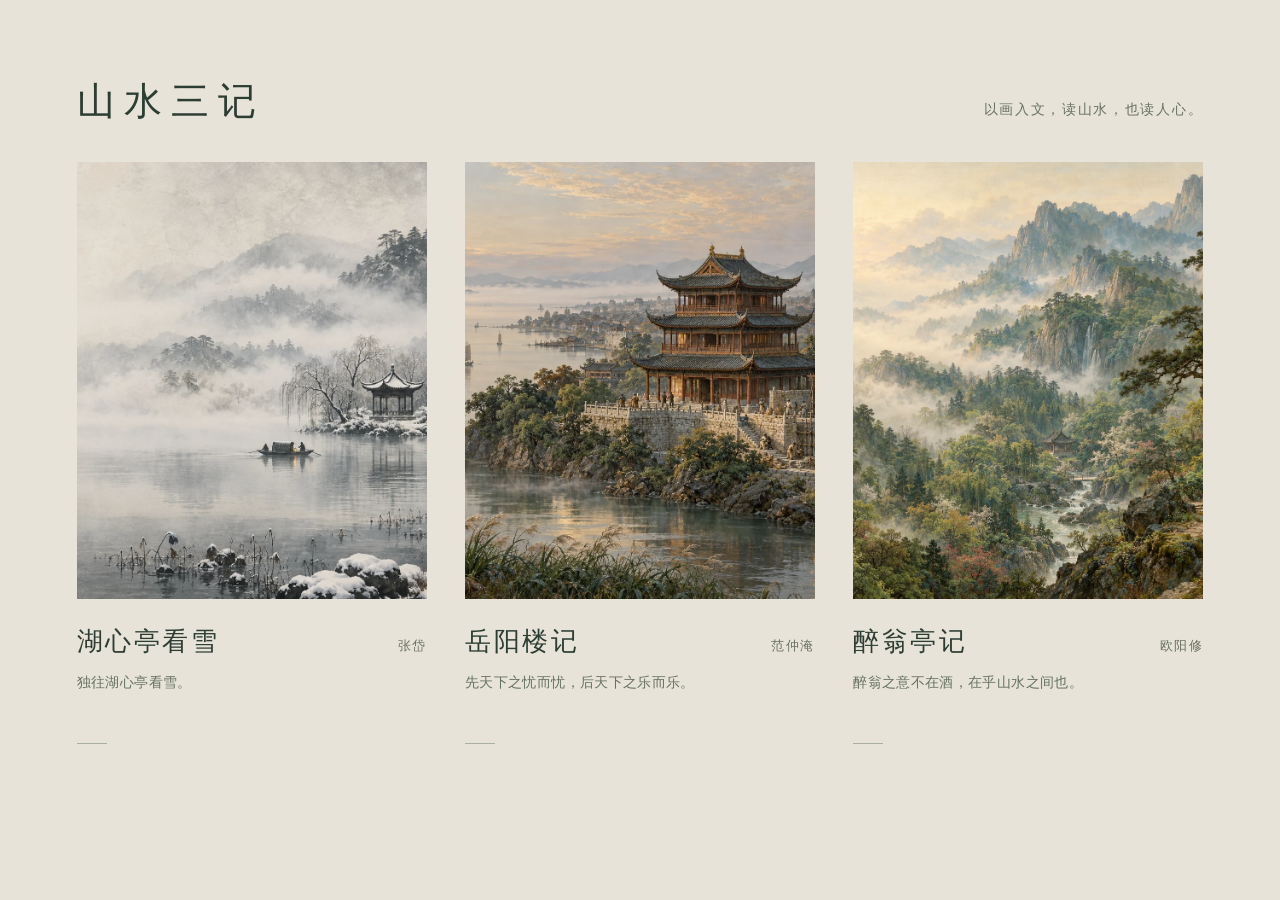
==== index.html @ 34fc3f4a "Publish three literary works with GitHub Pages workflow" ====
<!doctype html>
<html lang="zh-CN">
<head>
  <meta charset="UTF-8">
  <meta name="viewport" content="width=device-width, initial-scale=1">
  <meta name="theme-color" content="#e8e3d8">
  <meta name="description" content="湖心亭看雪、岳阳楼记、醉翁亭记。以画入文，在山水之间读三篇古文。">
  <link rel="icon" href="data:image/svg+xml,%3Csvg xmlns='http://www.w3.org/2000/svg' viewBox='0 0 40 40'%3E%3Crect width='40' height='40' rx='3' fill='%23e8e3d8'/%3E%3Ctext x='20' y='29' text-anchor='middle' font-family='serif' font-size='27' fill='%233e5146'%3E山%3C/text%3E%3C/svg%3E">
  <title>山水三记</title>
  <style>
    :root { color-scheme: light; font-family: "Songti SC", "Noto Serif CJK SC", "STSong", "SimSun", serif; color: #2c3d33; background: #e8e3d8; }
    * { box-sizing: border-box; }
    body { margin: 0; -webkit-font-smoothing: antialiased; }
    ::selection { background: #b1b99c80; }
    main { max-width: 1480px; margin: auto; padding: 76px 6vw 52px; }
    header { display: flex; align-items: baseline; justify-content: space-between; gap: 24px; padding-bottom: 35px; }
    h1 { margin: 0; font-size: clamp(28px, 3vw, 40px); font-weight: 400; letter-spacing: .24em; }
    header p { margin: 0; font-size: 14px; color: #687363; letter-spacing: .12em; line-height: 2; }
    .works { display: grid; grid-template-columns: repeat(3, minmax(0, 1fr)); gap: clamp(22px, 3vw, 45px); }
    .work { display: block; color: inherit; text-decoration: none; }
    .work:focus-visible { outline: 2px solid #5b725f; outline-offset: 9px; }
    .painting { overflow: hidden; aspect-ratio: 4 / 5; background: #d0d4c9; }
    .painting img { display: block; width: 100%; height: 100%; object-fit: cover; transition: transform 800ms cubic-bezier(.2,.7,.2,1); }
    .snow img { object-position: 62% 50%; }
    .lake img { object-position: 81% 50%; }
    .forest img { object-position: 67% 50%; }
    .caption { display: flex; align-items: baseline; justify-content: space-between; gap: 8px; padding: 25px 0 10px; }
    h2 { margin: 0; font-weight: 400; font-size: clamp(21px, 2vw, 26px); letter-spacing: .1em; }
    .author { flex: none; color: #697163; font-size: 13px; letter-spacing: .12em; }
    .excerpt { margin: 0; min-height: 4em; font-size: 14px; line-height: 2; letter-spacing: .025em; color: #667263; }
    .rule { width: 30px; height: 1px; background: #7d8b7390; margin-top: 18px; transition: width 600ms ease; }
    @media (hover: hover) { .work:hover img { transform: scale(1.035); } .work:hover .rule { width: 60px; } }
    @media (max-width: 700px) {
      main { padding: 42px 7vw 48px; }
      header { display: block; padding-bottom: 30px; }
      header p { margin-top: 12px; font-size: 13px; }
      .works { grid-template-columns: 1fr; gap: 46px; }
      .painting { aspect-ratio: 5 / 4; }
      .caption { padding-top: 18px; }
      h2 { font-size: 25px; }
      .excerpt { min-height: 0; }
      .rule { margin-top: 16px; }
    }
    @media (prefers-reduced-motion: reduce) { .painting img, .rule { transition: none; } }
  </style>
</head>
<body>
  <main>
    <header><h1>山水三记</h1><p>以画入文，读山水，也读人心。</p></header>
    <nav class="works" aria-label="选择一篇古文">
      <a class="work snow" href="./hu-xin-ting-kan-xue/index.html">
        <div class="painting"><img src="./assets/hu-xin-ting-kan-xue.webp" width="1536" height="1024" alt="雪雾笼罩的西湖与一叶小舟" fetchpriority="high"></div>
        <div class="caption"><h2>湖心亭看雪</h2><span class="author">张岱</span></div>
        <p class="excerpt">独往湖心亭看雪。</p><div class="rule" aria-hidden="true"></div>
      </a>
      <a class="work lake" href="./yueyang-lou-ji/index.html">
        <div class="painting"><img src="./assets/yueyang-lou-ji.webp" width="1536" height="1024" alt="岳阳楼临洞庭湖而立，湖山隐入晨光"></div>
        <div class="caption"><h2>岳阳楼记</h2><span class="author">范仲淹</span></div>
        <p class="excerpt">先天下之忧而忧，后天下之乐而乐。</p><div class="rule" aria-hidden="true"></div>
      </a>
      <a class="work forest" href="./zuiweng-ting-ji/index.html">
        <div class="painting"><img src="./assets/zuiweng-ting-ji.webp" width="1536" height="1024" alt="琅琊群山青翠深秀，一座山亭藏在林泉之间"></div>
        <div class="caption"><h2>醉翁亭记</h2><span class="author">欧阳修</span></div>
        <p class="excerpt">醉翁之意不在酒，在乎山水之间也。</p><div class="rule" aria-hidden="true"></div>
      </a>
    </nav>
  </main>
</body>
</html>
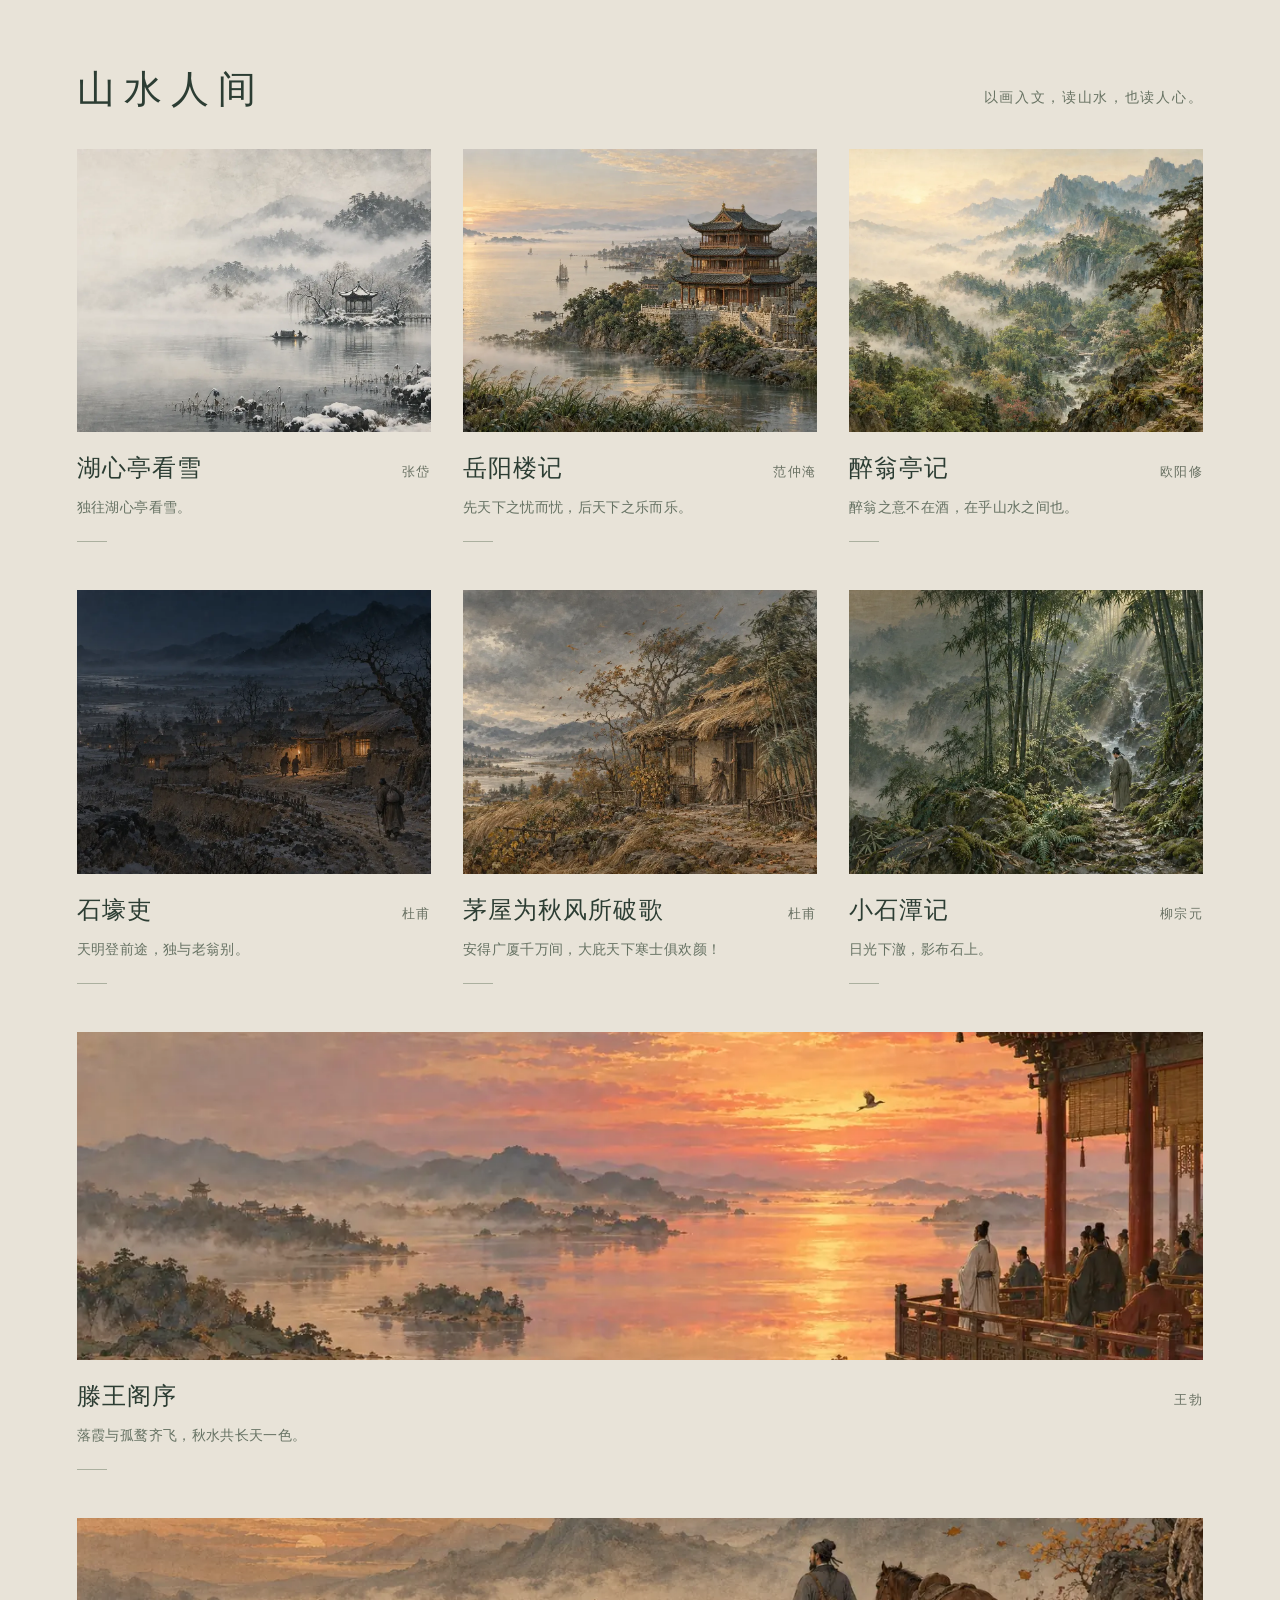
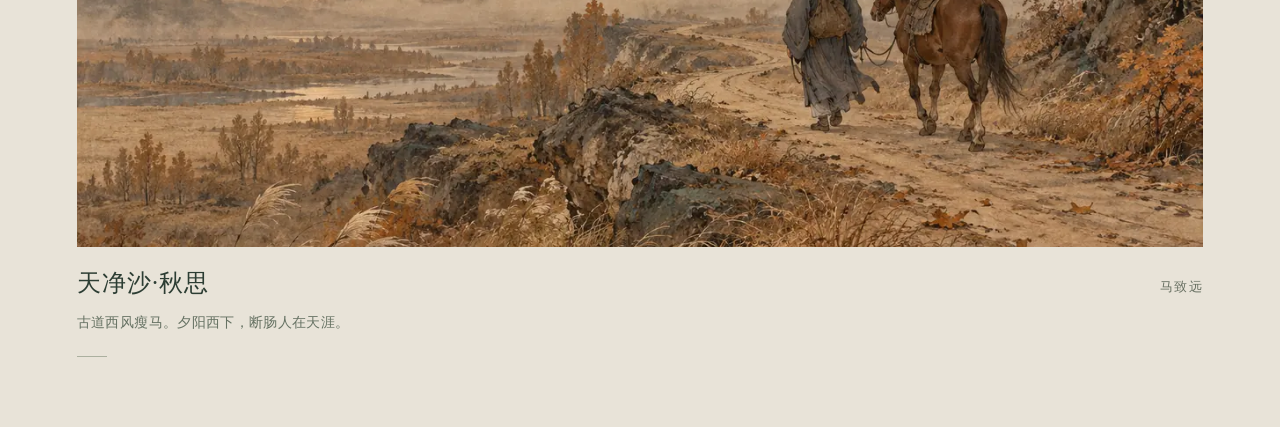
==== commit 3f93ef9e: "Expand literary collection to eight complete works" ====
--- a/index.html
+++ b/index.html
@@ -1,69 +1,57 @@
 <!doctype html>
-<html lang="zh-CN">
-<head>
-  <meta charset="UTF-8">
-  <meta name="viewport" content="width=device-width, initial-scale=1">
-  <meta name="theme-color" content="#e8e3d8">
-  <meta name="description" content="湖心亭看雪、岳阳楼记、醉翁亭记。以画入文，在山水之间读三篇古文。">
-  <link rel="icon" href="data:image/svg+xml,%3Csvg xmlns='http://www.w3.org/2000/svg' viewBox='0 0 40 40'%3E%3Crect width='40' height='40' rx='3' fill='%23e8e3d8'/%3E%3Ctext x='20' y='29' text-anchor='middle' font-family='serif' font-size='27' fill='%233e5146'%3E山%3C/text%3E%3C/svg%3E">
-  <title>山水三记</title>
-  <style>
-    :root { color-scheme: light; font-family: "Songti SC", "Noto Serif CJK SC", "STSong", "SimSun", serif; color: #2c3d33; background: #e8e3d8; }
-    * { box-sizing: border-box; }
-    body { margin: 0; -webkit-font-smoothing: antialiased; }
-    ::selection { background: #b1b99c80; }
-    main { max-width: 1480px; margin: auto; padding: 76px 6vw 52px; }
-    header { display: flex; align-items: baseline; justify-content: space-between; gap: 24px; padding-bottom: 35px; }
-    h1 { margin: 0; font-size: clamp(28px, 3vw, 40px); font-weight: 400; letter-spacing: .24em; }
-    header p { margin: 0; font-size: 14px; color: #687363; letter-spacing: .12em; line-height: 2; }
-    .works { display: grid; grid-template-columns: repeat(3, minmax(0, 1fr)); gap: clamp(22px, 3vw, 45px); }
-    .work { display: block; color: inherit; text-decoration: none; }
-    .work:focus-visible { outline: 2px solid #5b725f; outline-offset: 9px; }
-    .painting { overflow: hidden; aspect-ratio: 4 / 5; background: #d0d4c9; }
-    .painting img { display: block; width: 100%; height: 100%; object-fit: cover; transition: transform 800ms cubic-bezier(.2,.7,.2,1); }
-    .snow img { object-position: 62% 50%; }
-    .lake img { object-position: 81% 50%; }
-    .forest img { object-position: 67% 50%; }
-    .caption { display: flex; align-items: baseline; justify-content: space-between; gap: 8px; padding: 25px 0 10px; }
-    h2 { margin: 0; font-weight: 400; font-size: clamp(21px, 2vw, 26px); letter-spacing: .1em; }
-    .author { flex: none; color: #697163; font-size: 13px; letter-spacing: .12em; }
-    .excerpt { margin: 0; min-height: 4em; font-size: 14px; line-height: 2; letter-spacing: .025em; color: #667263; }
-    .rule { width: 30px; height: 1px; background: #7d8b7390; margin-top: 18px; transition: width 600ms ease; }
-    @media (hover: hover) { .work:hover img { transform: scale(1.035); } .work:hover .rule { width: 60px; } }
-    @media (max-width: 700px) {
-      main { padding: 42px 7vw 48px; }
-      header { display: block; padding-bottom: 30px; }
-      header p { margin-top: 12px; font-size: 13px; }
-      .works { grid-template-columns: 1fr; gap: 46px; }
-      .painting { aspect-ratio: 5 / 4; }
-      .caption { padding-top: 18px; }
-      h2 { font-size: 25px; }
-      .excerpt { min-height: 0; }
-      .rule { margin-top: 16px; }
-    }
-    @media (prefers-reduced-motion: reduce) { .painting img, .rule { transition: none; } }
-  </style>
-</head>
-<body>
-  <main>
-    <header><h1>山水三记</h1><p>以画入文，读山水，也读人心。</p></header>
-    <nav class="works" aria-label="选择一篇古文">
-      <a class="work snow" href="./hu-xin-ting-kan-xue/index.html">
-        <div class="painting"><img src="./assets/hu-xin-ting-kan-xue.webp" width="1536" height="1024" alt="雪雾笼罩的西湖与一叶小舟" fetchpriority="high"></div>
-        <div class="caption"><h2>湖心亭看雪</h2><span class="author">张岱</span></div>
-        <p class="excerpt">独往湖心亭看雪。</p><div class="rule" aria-hidden="true"></div>
-      </a>
-      <a class="work lake" href="./yueyang-lou-ji/index.html">
-        <div class="painting"><img src="./assets/yueyang-lou-ji.webp" width="1536" height="1024" alt="岳阳楼临洞庭湖而立，湖山隐入晨光"></div>
-        <div class="caption"><h2>岳阳楼记</h2><span class="author">范仲淹</span></div>
-        <p class="excerpt">先天下之忧而忧，后天下之乐而乐。</p><div class="rule" aria-hidden="true"></div>
-      </a>
-      <a class="work forest" href="./zuiweng-ting-ji/index.html">
-        <div class="painting"><img src="./assets/zuiweng-ting-ji.webp" width="1536" height="1024" alt="琅琊群山青翠深秀，一座山亭藏在林泉之间"></div>
-        <div class="caption"><h2>醉翁亭记</h2><span class="author">欧阳修</span></div>
-        <p class="excerpt">醉翁之意不在酒，在乎山水之间也。</p><div class="rule" aria-hidden="true"></div>
-      </a>
-    </nav>
-  </main>
-</body>
-</html>
+<html lang="zh-CN"><head><meta charset="UTF-8"><meta name="viewport" content="width=device-width, initial-scale=1"><meta name="theme-color" content="#e8e3d8"><meta name="description" content="八篇古典诗文，八十五幅画。以画入文，读山水，也读人心。"><link rel="icon" href="data:image/svg+xml,%3Csvg xmlns='http://www.w3.org/2000/svg' viewBox='0 0 40 40'%3E%3Ctext x='20' y='30' text-anchor='middle' font-size='30'%3E山%3C/text%3E%3C/svg%3E"><title>山水人间</title><style>*{box-sizing:border-box}html{color-scheme:light;background:#e8e3d8;color:#2c3d33}
+body{margin:0;font-family:"Songti SC","Noto Serif CJK SC","STSong","SimSun",serif;-webkit-font-smoothing:antialiased}
+main{max-width:1480px;margin:auto;padding:64px 6vw 70px}header{display:flex;justify-content:space-between;align-items:baseline;gap:24px;padding-bottom:34px}
+h1{margin:0;font-size:clamp(28px,3vw,40px);font-weight:400;letter-spacing:.24em}header p{margin:0;font-size:14px;color:#687363;letter-spacing:.12em;line-height:2}
+.works{display:grid;grid-template-columns:repeat(3,minmax(0,1fr));gap:48px 32px}.work{display:block;color:inherit;text-decoration:none;min-width:0}
+.work:focus-visible{outline:2px solid #5b725f;outline-offset:9px}.painting{overflow:hidden;aspect-ratio:5/4;background:#cbd2c6}
+.painting img{display:block;width:100%;height:100%;object-fit:cover;object-position:65% 50%;transition:transform 800ms cubic-bezier(.2,.7,.2,1)}
+.work:nth-child(2) img{object-position:84% 50%}.work:nth-child(4) img{object-position:76% 50%}.work:nth-child(5) img{object-position:80% 50%}.work:nth-child(6) img{object-position:88% 50%}
+.caption{display:flex;align-items:baseline;justify-content:space-between;gap:10px;padding:20px 0 10px}
+h2{margin:0;font-size:clamp(19px,1.9vw,26px);font-weight:400;letter-spacing:.045em}.caption span{flex:none;font-size:13px;color:#697163;letter-spacing:.12em}
+.work p{margin:0;color:#667263;font-size:14px;line-height:2;letter-spacing:.025em}.rule{height:1px;width:30px;background:#7d8b7390;margin-top:19px;transition:width 600ms ease}
+.featured{grid-column:1/-1}.featured .painting{aspect-ratio:24/7}.featured .painting img{object-position:50% 49%}.work:last-child img{object-position:70% 59%}
+@media(hover:hover){.work:hover img{transform:scale(1.035)}.work:hover .rule{width:60px}}
+@media(max-width:1100px){.works{grid-template-columns:repeat(2,minmax(0,1fr));gap:40px 26px}h2{font-size:23px}.featured .painting{aspect-ratio:2/1}}
+@media(max-width:650px){main{padding:40px 7vw 48px}header{display:block;padding-bottom:28px}header p{margin-top:12px;font-size:13px}.works{grid-template-columns:1fr;gap:42px}.caption{padding-top:17px}h2{font-size:24px}.work:nth-child(5) h2{font-size:21px}.featured .painting{aspect-ratio:5/4}}
+@media(prefers-reduced-motion:reduce){.painting img,.rule{transition:none}}
+</style></head><body><main><header><h1>山水人间</h1><p>以画入文，读山水，也读人心。</p></header><nav class="works" aria-label="选择一篇诗文"><a class="work" href="./hu-xin-ting-kan-xue/index.html">
+  <div class="painting"><img src="./hu-xin-ting-kan-xue/art/01-lake.webp" width="1536" height="1024" alt="湖心亭看雪画作" loading="lazy"></div>
+  <div class="caption"><h2>湖心亭看雪</h2><span>张岱</span></div>
+  <p>独往湖心亭看雪。</p><div class="rule" aria-hidden="true"></div>
+</a>
+<a class="work" href="./yueyang-lou-ji/index.html">
+  <div class="painting"><img src="./yueyang-lou-ji/art/01-renewal.webp" width="1536" height="1024" alt="岳阳楼记画作" loading="lazy"></div>
+  <div class="caption"><h2>岳阳楼记</h2><span>范仲淹</span></div>
+  <p>先天下之忧而忧，后天下之乐而乐。</p><div class="rule" aria-hidden="true"></div>
+</a>
+<a class="work" href="./zuiweng-ting-ji/index.html">
+  <div class="painting"><img src="./zuiweng-ting-ji/art/01-mountains.webp" width="1536" height="1024" alt="醉翁亭记画作" loading="lazy"></div>
+  <div class="caption"><h2>醉翁亭记</h2><span>欧阳修</span></div>
+  <p>醉翁之意不在酒，在乎山水之间也。</p><div class="rule" aria-hidden="true"></div>
+</a>
+<a class="work" href="./shi-hao-li/index.html">
+  <div class="painting"><img src="./shi-hao-li/art/01-village.webp" width="1536" height="1024" alt="石壕吏画作" loading="lazy"></div>
+  <div class="caption"><h2>石壕吏</h2><span>杜甫</span></div>
+  <p>天明登前途，独与老翁别。</p><div class="rule" aria-hidden="true"></div>
+</a>
+<a class="work" href="./mao-wu-wei-qiu-feng-suo-po-ge/index.html">
+  <div class="painting"><img src="./mao-wu-wei-qiu-feng-suo-po-ge/art/01-wind.webp" width="1536" height="1024" alt="茅屋为秋风所破歌画作" loading="lazy"></div>
+  <div class="caption"><h2>茅屋为秋风所破歌</h2><span>杜甫</span></div>
+  <p>安得广厦千万间，大庇天下寒士俱欢颜！</p><div class="rule" aria-hidden="true"></div>
+</a>
+<a class="work" href="./xiao-shi-tan-ji/index.html">
+  <div class="painting"><img src="./xiao-shi-tan-ji/art/01-bamboo.webp" width="1536" height="1024" alt="小石潭记画作" loading="lazy"></div>
+  <div class="caption"><h2>小石潭记</h2><span>柳宗元</span></div>
+  <p>日光下澈，影布石上。</p><div class="rule" aria-hidden="true"></div>
+</a>
+<a class="work featured" href="./teng-wang-ge-xu/index.html">
+  <div class="painting"><img src="./teng-wang-ge-xu/art/07-sunset.webp" width="1536" height="1024" alt="滕王阁序画作" loading="lazy"></div>
+  <div class="caption"><h2>滕王阁序</h2><span>王勃</span></div>
+  <p>落霞与孤鹜齐飞，秋水共长天一色。</p><div class="rule" aria-hidden="true"></div>
+</a>
+<a class="work featured" href="./tian-jing-sha-qiu-si/index.html">
+  <div class="painting"><img src="./tian-jing-sha-qiu-si/art/03-road.webp" width="1536" height="1024" alt="秋日古道上，旅人牵着瘦马走向远山" loading="lazy"></div>
+  <div class="caption"><h2>天净沙·秋思</h2><span>马致远</span></div>
+  <p>古道西风瘦马。夕阳西下，断肠人在天涯。</p><div class="rule" aria-hidden="true"></div>
+</a></nav></main></body></html>
